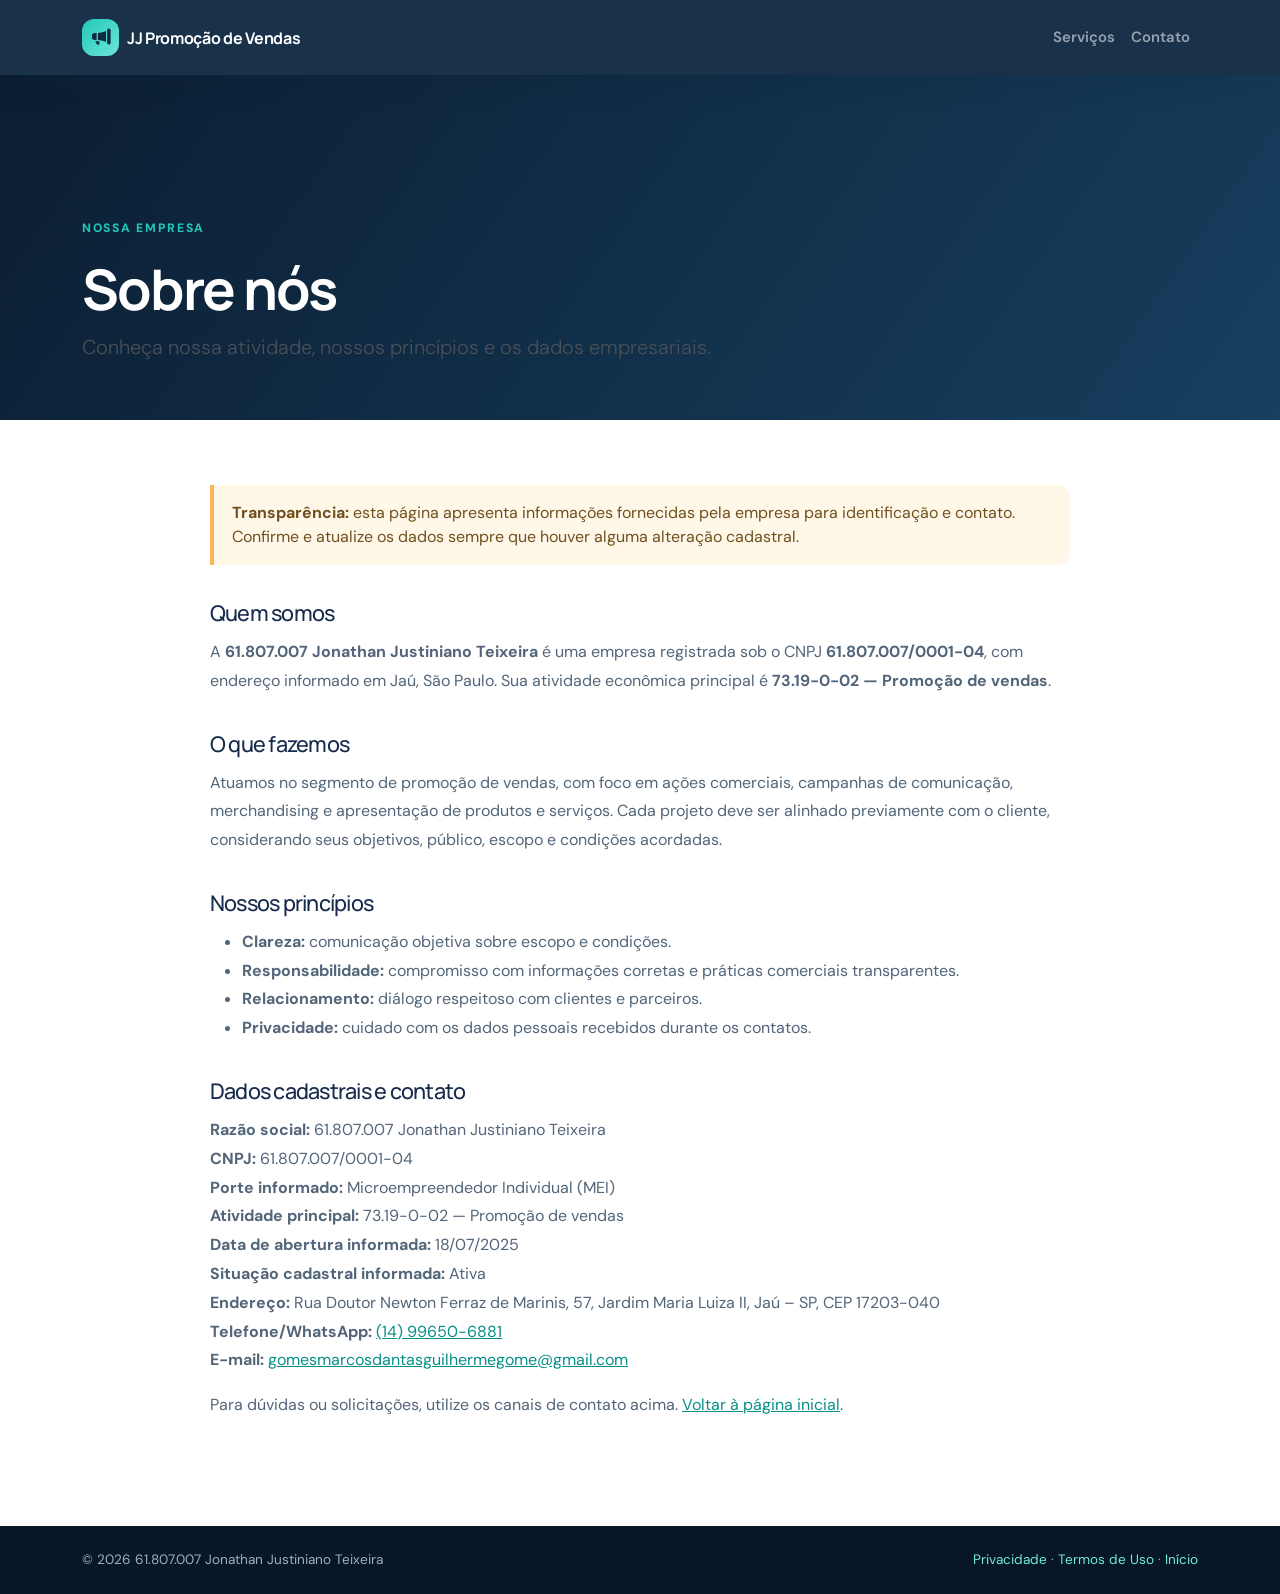
==== sobre.html @ 4e7ce71f "Add files via upload" ====
<!doctype html>
<html lang="pt-BR"><head><meta charset="utf-8"><meta name="viewport" content="width=device-width, initial-scale=1"><meta name="description" content="Conheça a empresa 61.807.007 Jonathan Justiniano Teixeira, atuante em promoção de vendas."><title>Sobre a empresa | JJ Promoção de Vendas</title><link href="https://cdn.jsdelivr.net/npm/bootstrap@5.3.3/dist/css/bootstrap.min.css" rel="stylesheet"><link href="https://cdn.jsdelivr.net/npm/bootstrap-icons@1.11.3/font/bootstrap-icons.min.css" rel="stylesheet"><link href="style.css" rel="stylesheet"></head>
<body><nav class="navbar navbar-expand-lg navbar-dark nav-glass"><div class="container"><a class="navbar-brand fw-bold d-flex align-items-center gap-2" href="index.html"><span class="brand-icon"><i class="bi bi-megaphone-fill"></i></span> JJ Promoção de Vendas</a><button class="navbar-toggler" type="button" data-bs-toggle="collapse" data-bs-target="#menu" aria-label="Abrir menu"><span class="navbar-toggler-icon"></span></button><div class="collapse navbar-collapse" id="menu"><ul class="navbar-nav ms-auto"><li class="nav-item"><a class="nav-link" href="index.html#servicos">Serviços</a></li><li class="nav-item"><a class="nav-link" href="index.html#contato">Contato</a></li></ul></div></div></nav>
<header class="legal-hero"><div class="container"><span class="eyebrow">Nossa empresa</span><h1 class="display-4 fw-bold mt-3">Sobre nós</h1><p class="lead text-light-emphasis mb-0">Conheça nossa atividade, nossos princípios e os dados empresariais.</p></div></header>
<main class="legal-content"><div class="legal-notice"><strong>Transparência:</strong> esta página apresenta informações fornecidas pela empresa para identificação e contato. Confirme e atualize os dados sempre que houver alguma alteração cadastral.</div>
<h2>Quem somos</h2><p>A <strong>61.807.007 Jonathan Justiniano Teixeira</strong> é uma empresa registrada sob o CNPJ <strong>61.807.007/0001-04</strong>, com endereço informado em Jaú, São Paulo. Sua atividade econômica principal é <strong>73.19-0-02 — Promoção de vendas</strong>.</p>
<h2>O que fazemos</h2><p>Atuamos no segmento de promoção de vendas, com foco em ações comerciais, campanhas de comunicação, merchandising e apresentação de produtos e serviços. Cada projeto deve ser alinhado previamente com o cliente, considerando seus objetivos, público, escopo e condições acordadas.</p>
<h2>Nossos princípios</h2><ul><li><strong>Clareza:</strong> comunicação objetiva sobre escopo e condições.</li><li><strong>Responsabilidade:</strong> compromisso com informações corretas e práticas comerciais transparentes.</li><li><strong>Relacionamento:</strong> diálogo respeitoso com clientes e parceiros.</li><li><strong>Privacidade:</strong> cuidado com os dados pessoais recebidos durante os contatos.</li></ul>
<h2>Dados cadastrais e contato</h2><p><strong>Razão social:</strong> 61.807.007 Jonathan Justiniano Teixeira<br><strong>CNPJ:</strong> 61.807.007/0001-04<br><strong>Porte informado:</strong> Microempreendedor Individual (MEI)<br><strong>Atividade principal:</strong> 73.19-0-02 — Promoção de vendas<br><strong>Data de abertura informada:</strong> 18/07/2025<br><strong>Situação cadastral informada:</strong> Ativa<br><strong>Endereço:</strong> Rua Doutor Newton Ferraz de Marinis, 57, Jardim Maria Luiza II, Jaú – SP, CEP 17203-040<br><strong>Telefone/WhatsApp:</strong> <a href="https://wa.me/5514996506881">(14) 99650-6881</a><br><strong>E-mail:</strong> <a href="mailto:gomesmarcosdantasguilhermegome@gmail.com">gomesmarcosdantasguilhermegome@gmail.com</a></p>
<p>Para dúvidas ou solicitações, utilize os canais de contato acima. <a href="index.html">Voltar à página inicial</a>.</p></main>
<footer class="simple-footer"><div class="container d-flex flex-wrap justify-content-between gap-2"><span>© <span id="year"></span> 61.807.007 Jonathan Justiniano Teixeira</span><span><a href="politica-privacidade.html">Privacidade</a> · <a href="termos-de-uso.html">Termos de Uso</a> · <a href="index.html">Início</a></span></div></footer><script>document.getElementById('year').textContent=new Date().getFullYear();</script><script src="https://cdn.jsdelivr.net/npm/bootstrap@5.3.3/dist/js/bootstrap.bundle.min.js"></script></body></html>
---- style.css ----
@import url('https://fonts.googleapis.com/css2?family=DM+Sans:wght@400;500;600;700&family=Manrope:wght@400;500;600;700;800&display=swap');
:root{--navy:#102a43;--navy2:#173f5f;--teal:#21c7b7;--orange:#ffb45b;--ink:#172b4d;--muted:#66758a;--pale:#f4f8fb}
*{box-sizing:border-box}html{scroll-behavior:smooth;scroll-padding-top:80px}body{font-family:'DM Sans',sans-serif;color:var(--ink);overflow-x:hidden}h1,h2,h3,.navbar-brand{font-family:'Manrope',sans-serif;letter-spacing:-.035em}p{line-height:1.75}.nav-glass{background:rgba(16,42,67,.96);backdrop-filter:blur(12px);box-shadow:0 8px 28px #0c203326}.navbar{padding:14px 0}.navbar-brand{font-size:1rem;letter-spacing:-.02em}.brand-icon{width:37px;height:37px;display:inline-grid;place-items:center;border-radius:12px;background:linear-gradient(135deg,var(--teal),#6ee7d8);color:var(--navy);font-size:1.15rem}.text-accent{color:var(--teal)}.nav-link{font-weight:600;font-size:.93rem}.btn-accent{background:linear-gradient(135deg,var(--teal),#73e5d4);border:0;color:#102a43;font-weight:800;box-shadow:0 8px 22px #21c7b733;transition:.25s}.btn-accent:hover{transform:translateY(-2px);color:#102a43;box-shadow:0 12px 28px #21c7b755}.hero-section{position:relative;isolation:isolate;padding:155px 0 100px;background:radial-gradient(circle at 75% 20%,#1b5870 0,transparent 32%),linear-gradient(125deg,#0b1e32,#102a43 60%,#173f5f);color:#fff;overflow:hidden}.hero-section:after{content:"";position:absolute;z-index:-1;inset:0;background-image:radial-gradient(#ffffff15 1px,transparent 1px);background-size:25px 25px;mask-image:linear-gradient(90deg,transparent,#000)}.hero-orb{position:absolute;border-radius:50%;filter:blur(1px);z-index:-1}.orb-one{width:330px;height:330px;background:#21c7b715;right:-100px;top:80px}.orb-two{width:190px;height:190px;background:#ffb45b12;left:-80px;bottom:-40px}.eyebrow{display:inline-flex;align-items:center;gap:5px;color:var(--teal);text-transform:uppercase;letter-spacing:.14em;font-size:.76rem;font-weight:800}.eyebrow-light{color:#148e88}.hero-section .eyebrow{color:#7af0df}.display-3{line-height:1.08;letter-spacing:-.06em}.gradient-text{background:linear-gradient(90deg,#6cf0dc,#ffcc83);-webkit-background-clip:text;background-clip:text;color:transparent}.hero-image-wrap{position:relative;padding:0 15px 20px 0}.hero-image{position:relative;z-index:1;width:100%;height:400px;object-fit:cover;border-radius:28px 28px 80px 28px;box-shadow:0 25px 70px #0005;border:1px solid #ffffff30}.image-dots{position:absolute;width:120px;height:120px;right:-5px;bottom:-4px;background-image:radial-gradient(var(--teal) 2px,transparent 2px);background-size:13px 13px}.floating-note{position:absolute;z-index:2;bottom:45px;left:-28px;display:flex;align-items:center;gap:12px;padding:15px 18px;background:#fff;color:var(--ink);border-radius:16px;box-shadow:0 15px 45px #0003}.note-icon{width:44px;height:44px;border-radius:13px;background:#d8fbf5;color:#087e78;display:grid;place-items:center;font-size:1.35rem}.floating-note strong,.floating-note small{display:block}.floating-note small{color:var(--muted);margin-top:3px}.hero-proof div{display:flex;align-items:center;gap:8px;color:#dce8f1;font-size:.9rem}.hero-proof i{color:var(--teal);font-size:1.1rem}.trust-strip{background:#fff;border-bottom:1px solid #e8eef3}.trust-strip .row>div{display:flex;align-items:center;justify-content:center;gap:10px;color:#40556c;font-size:.93rem;font-weight:700}.trust-strip i{font-size:1.25rem;color:#128f89}.section-pad{padding:100px 0}.section-heading{max-width:760px}.section-heading h2{line-height:1.12}.text-gradient-dark{background:linear-gradient(90deg,#078f88,#4266c8);-webkit-background-clip:text;background-clip:text;color:transparent}.service-card{background:#fff;border:1px solid #e9eff4;border-radius:22px;padding:30px;box-shadow:0 10px 35px #102a4308;transition:transform .25s,box-shadow .25s}.service-card:hover{transform:translateY(-7px);box-shadow:0 22px 50px #102a4315}.service-icon{width:55px;height:55px;display:grid;place-items:center;border-radius:17px;font-size:1.55rem;margin-bottom:23px}.icon-purple{background:#eee8ff;color:#7352ce}.icon-teal{background:#ddfbf6;color:#078f88}.icon-orange{background:#fff0dc;color:#d57b17}.icon-blue{background:#e3efff;color:#2f68c5}.icon-pink{background:#ffe6f1;color:#c64b8a}.icon-green{background:#e2f8e9;color:#2c8a50}.service-card h3{font-size:1.25rem;font-weight:800}.service-card p{font-size:.95rem;color:var(--muted);margin:13px 0 20px}.card-link{color:#078f88;text-decoration:none;font-weight:800;font-size:.9rem}.card-link i{margin-left:5px;transition:margin .2s}.card-link:hover i{margin-left:10px}.feature-section{background:var(--pale)}.feature-image-stack{position:relative;padding:0 25px 25px 0}.feature-image{width:100%;height:430px;object-fit:cover;border-radius:26px;box-shadow:0 22px 50px #102a431b}.feature-image-stack:after{content:"";position:absolute;z-index:0;left:20px;bottom:0;width:75%;height:80%;border:2px solid #21c7b7;border-radius:26px;transform:translate(-10px,10px)}.feature-image{position:relative;z-index:1}.feature-tag{position:absolute;z-index:2;bottom:48px;right:0;padding:13px 18px;border-radius:14px;background:#fff;box-shadow:0 10px 35px #102a4320;font-weight:800;font-size:.9rem}.feature-tag i{color:#078f88;margin-right:7px}.check-list{list-style:none;padding:0;display:grid;gap:14px}.check-list li{display:flex;gap:11px;align-items:flex-start;color:#41536a}.check-list i{color:#0b9b8e;margin-top:3px}.method-section{background:#fff}.step-card{height:100%;position:relative;padding:32px;border:1px solid #e5edf2;border-radius:22px;background:linear-gradient(145deg,#fff,#f8fbfd)}.step-number{position:absolute;right:25px;top:22px;color:#d7e4eb;font-size:2.5rem;font-weight:800;font-family:'Manrope',sans-serif}.step-icon{font-size:2rem;color:#0b9b8e;display:block;margin:10px 0 25px}.step-card h3{font-size:1.35rem;font-weight:800}.step-card p{color:var(--muted);margin:12px 0 0}.showcase-section{background:#f4f8fb}.showcase-image{width:100%;height:440px;object-fit:cover;border-radius:26px;box-shadow:0 22px 55px #102a4320}.mini-benefits{display:flex;flex-wrap:wrap;gap:12px;margin-top:25px}.mini-benefits div{display:flex;align-items:center;gap:8px;background:#fff;border:1px solid #e4edf2;border-radius:99px;padding:10px 14px;font-size:.85rem;font-weight:700}.mini-benefits i{color:#078f88}.about-band{background:linear-gradient(115deg,#dcfaf5,#eff9ff);padding:75px 0}.about-band p{color:#526579;margin-top:16px}.contact-section{background:linear-gradient(130deg,#0b1e32,#123c55);color:#fff}.contact-section .eyebrow{color:#70ead9}.contact-section h2{line-height:1.1}.contact-line{display:flex;gap:14px;margin-top:25px;align-items:flex-start}.contact-line>span{width:44px;height:44px;flex:0 0 44px;display:grid;place-items:center;border-radius:13px;background:#ffffff12;color:#70ead9;font-size:1.25rem}.contact-line small{display:block;color:#9fb6c7;margin-bottom:4px}.contact-line a,.contact-line p{color:#fff;text-decoration:none;margin:0;overflow-wrap:anywhere}.contact-line a:hover{text-decoration:underline}.contact-panel{background:#fff;color:var(--ink);border-radius:25px;padding:35px;box-shadow:0 25px 70px #0002}.form-label{font-size:.9rem;font-weight:700}.form-control,.form-select{border-color:#dce5ec;border-radius:11px;padding:12px 14px}.form-control:focus,.form-select:focus{border-color:#21c7b7;box-shadow:0 0 0 .2rem #21c7b725}.form-check-input:checked{background-color:#078f88;border-color:#078f88}.form-check a{color:#078f88}.site-footer{background:#071727;color:#fff}.footer-brand{display:inline-flex;align-items:center;gap:10px;text-decoration:none;color:#fff;font-weight:800;font-family:'Manrope',sans-serif}.footer-muted{color:#9bb0c0;max-width:330px;font-size:.93rem}.footer-title{font-size:.95rem;font-weight:800;margin-bottom:20px}.footer-links,.company-details{list-style:none;padding:0;margin:0;display:grid;gap:11px}.footer-links a,.company-details a{color:#a8bdcb;text-decoration:none;font-size:.87rem;overflow-wrap:anywhere}.footer-links a:hover,.company-details a:hover{color:var(--teal)}.company-details{gap:10px}.company-details li{color:#a8bdcb;font-size:.83rem;line-height:1.55;overflow-wrap:anywhere}.company-details strong{color:#fff}.company-details i{color:var(--teal)}.footer-bottom{border-top:1px solid #ffffff18;padding:20px 0;color:#839bac;font-size:.8rem}.whatsapp-float{position:fixed;z-index:99;right:22px;bottom:22px;width:57px;height:57px;border-radius:50%;display:grid;place-items:center;background:#20c76a;color:#fff;font-size:1.8rem;box-shadow:0 8px 24px #0003;text-decoration:none;transition:.2s}.whatsapp-float:hover{color:#fff;transform:translateY(-4px)}.legal-hero{padding:140px 0 55px;background:linear-gradient(125deg,#0b1e32,#173f5f);color:#fff}.legal-content{max-width:900px;margin:auto;padding:65px 20px 90px}.legal-content h2{font-size:1.35rem;margin-top:35px;margin-bottom:12px}.legal-content p,.legal-content li{color:#526579;line-height:1.8}.legal-content a{color:#078f88}.legal-notice{background:#fff7e8;border-left:4px solid #ffb45b;padding:16px 18px;border-radius:0 12px 12px 0;color:#70501f}.simple-footer{background:#071727;color:#9bb0c0;padding:24px 0;font-size:.85rem}.simple-footer a{color:#70ead9;text-decoration:none}
@media(max-width:991px){.hero-section{padding:130px 0 75px}.hero-section .display-3{font-size:clamp(2.7rem,8vw,4.2rem)}.hero-image{height:350px}.floating-note{left:10px}.section-pad{padding:75px 0}.trust-strip .row>div{font-size:.82rem}.contact-panel{padding:26px}}@media(max-width:575px){.hero-section{padding-top:115px}.hero-proof{gap:13px!important}.hero-proof div{font-size:.8rem}.hero-image{height:290px}.floating-note{bottom:30px;padding:11px}.floating-note small{font-size:.75rem}.display-5{font-size:2.25rem}.feature-image,.showcase-image{height:310px}.section-pad{padding:62px 0}.contact-panel{padding:22px}.footer-bottom{font-size:.75rem}}
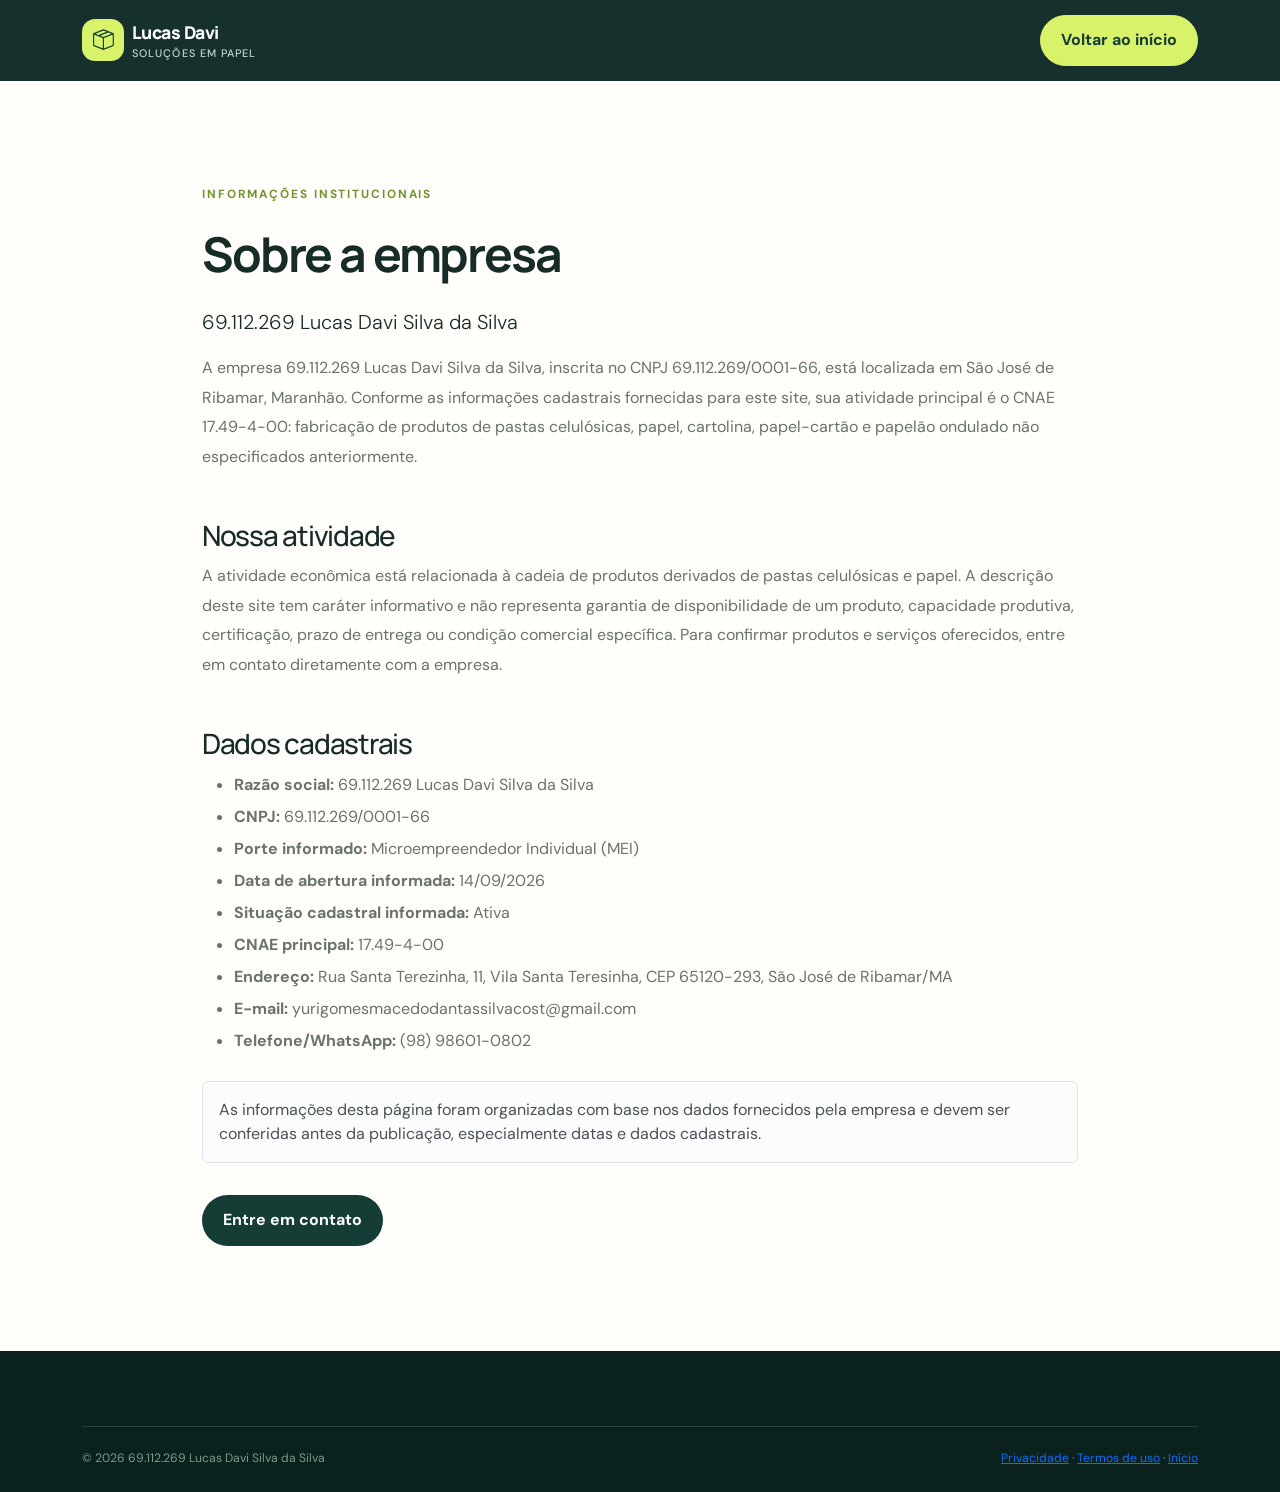
==== commit d7d48502: "Add files via upload" ====
--- a/sobre.html
+++ b/sobre.html
@@ -1,11 +1,5 @@
 <!doctype html>
-<html lang="pt-BR"><head><meta charset="utf-8"><meta name="viewport" content="width=device-width, initial-scale=1"><meta name="description" content="Conheça a empresa 61.807.007 Jonathan Justiniano Teixeira, atuante em promoção de vendas."><title>Sobre a empresa | JJ Promoção de Vendas</title><link href="https://cdn.jsdelivr.net/npm/bootstrap@5.3.3/dist/css/bootstrap.min.css" rel="stylesheet"><link href="https://cdn.jsdelivr.net/npm/bootstrap-icons@1.11.3/font/bootstrap-icons.min.css" rel="stylesheet"><link href="style.css" rel="stylesheet"></head>
-<body><nav class="navbar navbar-expand-lg navbar-dark nav-glass"><div class="container"><a class="navbar-brand fw-bold d-flex align-items-center gap-2" href="index.html"><span class="brand-icon"><i class="bi bi-megaphone-fill"></i></span> JJ Promoção de Vendas</a><button class="navbar-toggler" type="button" data-bs-toggle="collapse" data-bs-target="#menu" aria-label="Abrir menu"><span class="navbar-toggler-icon"></span></button><div class="collapse navbar-collapse" id="menu"><ul class="navbar-nav ms-auto"><li class="nav-item"><a class="nav-link" href="index.html#servicos">Serviços</a></li><li class="nav-item"><a class="nav-link" href="index.html#contato">Contato</a></li></ul></div></div></nav>
-<header class="legal-hero"><div class="container"><span class="eyebrow">Nossa empresa</span><h1 class="display-4 fw-bold mt-3">Sobre nós</h1><p class="lead text-light-emphasis mb-0">Conheça nossa atividade, nossos princípios e os dados empresariais.</p></div></header>
-<main class="legal-content"><div class="legal-notice"><strong>Transparência:</strong> esta página apresenta informações fornecidas pela empresa para identificação e contato. Confirme e atualize os dados sempre que houver alguma alteração cadastral.</div>
-<h2>Quem somos</h2><p>A <strong>61.807.007 Jonathan Justiniano Teixeira</strong> é uma empresa registrada sob o CNPJ <strong>61.807.007/0001-04</strong>, com endereço informado em Jaú, São Paulo. Sua atividade econômica principal é <strong>73.19-0-02 — Promoção de vendas</strong>.</p>
-<h2>O que fazemos</h2><p>Atuamos no segmento de promoção de vendas, com foco em ações comerciais, campanhas de comunicação, merchandising e apresentação de produtos e serviços. Cada projeto deve ser alinhado previamente com o cliente, considerando seus objetivos, público, escopo e condições acordadas.</p>
-<h2>Nossos princípios</h2><ul><li><strong>Clareza:</strong> comunicação objetiva sobre escopo e condições.</li><li><strong>Responsabilidade:</strong> compromisso com informações corretas e práticas comerciais transparentes.</li><li><strong>Relacionamento:</strong> diálogo respeitoso com clientes e parceiros.</li><li><strong>Privacidade:</strong> cuidado com os dados pessoais recebidos durante os contatos.</li></ul>
-<h2>Dados cadastrais e contato</h2><p><strong>Razão social:</strong> 61.807.007 Jonathan Justiniano Teixeira<br><strong>CNPJ:</strong> 61.807.007/0001-04<br><strong>Porte informado:</strong> Microempreendedor Individual (MEI)<br><strong>Atividade principal:</strong> 73.19-0-02 — Promoção de vendas<br><strong>Data de abertura informada:</strong> 18/07/2025<br><strong>Situação cadastral informada:</strong> Ativa<br><strong>Endereço:</strong> Rua Doutor Newton Ferraz de Marinis, 57, Jardim Maria Luiza II, Jaú – SP, CEP 17203-040<br><strong>Telefone/WhatsApp:</strong> <a href="https://wa.me/5514996506881">(14) 99650-6881</a><br><strong>E-mail:</strong> <a href="mailto:gomesmarcosdantasguilhermegome@gmail.com">gomesmarcosdantasguilhermegome@gmail.com</a></p>
-<p>Para dúvidas ou solicitações, utilize os canais de contato acima. <a href="index.html">Voltar à página inicial</a>.</p></main>
-<footer class="simple-footer"><div class="container d-flex flex-wrap justify-content-between gap-2"><span>© <span id="year"></span> 61.807.007 Jonathan Justiniano Teixeira</span><span><a href="politica-privacidade.html">Privacidade</a> · <a href="termos-de-uso.html">Termos de Uso</a> · <a href="index.html">Início</a></span></div></footer><script>document.getElementById('year').textContent=new Date().getFullYear();</script><script src="https://cdn.jsdelivr.net/npm/bootstrap@5.3.3/dist/js/bootstrap.bundle.min.js"></script></body></html>+<html lang="pt-BR"><head><meta charset="utf-8"><meta name="viewport" content="width=device-width, initial-scale=1"><meta name="description" content="Informações institucionais sobre 69.112.269 Lucas Davi Silva da Silva."><title>Sobre a empresa | Lucas Davi</title><link href="https://cdn.jsdelivr.net/npm/bootstrap@5.3.3/dist/css/bootstrap.min.css" rel="stylesheet"><link href="https://cdn.jsdelivr.net/npm/bootstrap-icons@1.11.3/font/bootstrap-icons.min.css" rel="stylesheet"><link href="styles.css" rel="stylesheet"></head>
+<body><nav class="navbar navbar-dark nav-glass"><div class="container"><a class="navbar-brand d-flex align-items-center gap-2" href="index.html"><span class="brand-icon"><i class="bi bi-box-seam"></i></span><span>Lucas Davi<small>Soluções em papel</small></span></a><a href="index.html" class="btn btn-lime">Voltar ao início</a></div></nav>
+<main class="section section-light"><div class="container" style="max-width:900px"><p class="section-kicker">INFORMAÇÕES INSTITUCIONAIS</p><h1 class="display-5 fw-bold mb-4">Sobre a empresa</h1><p class="lead">69.112.269 Lucas Davi Silva da Silva</p><p class="text-muted">A empresa 69.112.269 Lucas Davi Silva da Silva, inscrita no CNPJ 69.112.269/0001-66, está localizada em São José de Ribamar, Maranhão. Conforme as informações cadastrais fornecidas para este site, sua atividade principal é o CNAE 17.49-4-00: fabricação de produtos de pastas celulósicas, papel, cartolina, papel-cartão e papelão ondulado não especificados anteriormente.</p><h2 class="h3 mt-5">Nossa atividade</h2><p class="text-muted">A atividade econômica está relacionada à cadeia de produtos derivados de pastas celulósicas e papel. A descrição deste site tem caráter informativo e não representa garantia de disponibilidade de um produto, capacidade produtiva, certificação, prazo de entrega ou condição comercial específica. Para confirmar produtos e serviços oferecidos, entre em contato diretamente com a empresa.</p><h2 class="h3 mt-5">Dados cadastrais</h2><ul class="text-muted lh-lg"><li><strong>Razão social:</strong> 69.112.269 Lucas Davi Silva da Silva</li><li><strong>CNPJ:</strong> 69.112.269/0001-66</li><li><strong>Porte informado:</strong> Microempreendedor Individual (MEI)</li><li><strong>Data de abertura informada:</strong> 14/09/2026</li><li><strong>Situação cadastral informada:</strong> Ativa</li><li><strong>CNAE principal:</strong> 17.49-4-00</li><li><strong>Endereço:</strong> Rua Santa Terezinha, 11, Vila Santa Teresinha, CEP 65120-293, São José de Ribamar/MA</li><li><strong>E-mail:</strong> yurigomesmacedodantassilvacost@gmail.com</li><li><strong>Telefone/WhatsApp:</strong> (98) 98601-0802</li></ul><div class="alert alert-light border mt-4">As informações desta página foram organizadas com base nos dados fornecidos pela empresa e devem ser conferidas antes da publicação, especialmente datas e dados cadastrais.</div><a class="btn btn-forest mt-3" href="index.html#contato">Entre em contato</a></div></main>
+<footer class="site-footer"><div class="container"><div class="footer-bottom mt-0"><span>© 2026 69.112.269 Lucas Davi Silva da Silva</span><span><a href="privacidade.html">Privacidade</a> · <a href="termos.html">Termos de uso</a> · <a href="index.html">Início</a></span></div></div></footer></body></html>
--- a/styles.css
+++ b/styles.css
@@ -0,0 +1,5 @@
+@import url('https://fonts.googleapis.com/css2?family=DM+Sans:wght@400;500;600;700&family=Manrope:wght@400;500;600;700;800&display=swap');
+:root{--forest:#153c35;--forest-deep:#0d2825;--green:#285b4d;--lime:#d8f36a;--cream:#f5f3eb;--paper:#fffefa;--ink:#172c27;--muted:#68736d}
+*{box-sizing:border-box}html{scroll-behavior:smooth;scroll-padding-top:90px}body{font-family:'DM Sans',sans-serif;color:var(--ink);background:var(--paper)}h1,h2,h3,h4,.navbar-brand{font-family:'Manrope',sans-serif;letter-spacing:-.045em}h2{font-size:clamp(2.1rem,4vw,3.45rem);line-height:1.12;font-weight:800}h2 span,h1 span{color:#84a72f}.section{padding:105px 0}.nav-glass{background:rgba(13,40,37,.96);backdrop-filter:blur(14px);padding:14px 0}.navbar-brand{font-weight:800;font-size:1.1rem;letter-spacing:-.03em}.navbar-brand small,.footer-brand small{font-family:'DM Sans',sans-serif;display:block;font-size:.68rem;letter-spacing:.1em;text-transform:uppercase;color:#c5d5c8;font-weight:500}.brand-icon{width:42px;height:42px;border-radius:13px;display:inline-grid;place-items:center;background:var(--lime);color:var(--forest);font-size:1.3rem}.nav-link{color:#e0e9e2!important;font-size:.92rem}.nav-link:hover{color:var(--lime)!important}.btn{border-radius:999px;font-weight:700;padding:.78rem 1.25rem}.btn-lime{background:var(--lime);border-color:var(--lime);color:var(--forest)}.btn-lime:hover{background:#e6ff91;border-color:#e6ff91;color:var(--forest)}.btn-forest{background:var(--forest);color:white}.btn-forest:hover{background:var(--forest-deep);color:white}.hero{position:relative;overflow:hidden;background:var(--forest-deep);color:#fff;padding:160px 0 0;min-height:760px}.hero:before{content:"";position:absolute;inset:0;background:radial-gradient(ellipse at 20% 20%,rgba(67,116,87,.28),transparent 50%),linear-gradient(120deg,transparent 55%,rgba(255,255,255,.025))}.hero-orb{position:absolute;border:1px solid rgba(216,243,106,.15);border-radius:50%;pointer-events:none}.orb-one{width:470px;height:470px;right:-190px;top:40px}.orb-two{width:330px;height:330px;right:-120px;top:110px}.eyebrow,.section-kicker{font-size:.74rem;letter-spacing:.16em;font-weight:700;text-transform:uppercase}.eyebrow{display:inline-flex;align-items:center;border:1px solid rgba(216,243,106,.32);border-radius:999px;padding:10px 15px;color:var(--lime);margin-bottom:25px}.hero h1{font-size:clamp(3rem,5.8vw,5.1rem);line-height:1.02;letter-spacing:-.065em;font-weight:800;max-width:650px}.hero h1 span{color:var(--lime)}.hero-copy{font-size:1.1rem;line-height:1.8;color:#c6d4ce;max-width:560px;margin-top:25px}.hero-note{display:flex;align-items:center;gap:10px;color:#b8c9bf;font-size:.9rem}.hero-note i{color:var(--lime)}.hero-image-wrap{position:relative;padding:20px 0 35px 25px}.hero-image{width:100%;height:440px;object-fit:cover;border-radius:180px 180px 24px 24px;box-shadow:0 30px 90px #071c1870}.image-label{position:absolute;bottom:15px;left:0;background:#fffefa;color:var(--ink);border-radius:16px;padding:16px 20px;display:flex;align-items:center;gap:13px;box-shadow:0 12px 40px #0002}.image-label strong,.image-label small{display:block}.image-label strong{font-size:.9rem}.image-label small{font-size:.75rem;color:var(--muted);margin-top:3px}.label-dot{width:10px;height:10px;background:#8eb83a;border-radius:50%;box-shadow:0 0 0 5px #8eb83a22}.floating-stamp{position:absolute;top:65px;right:-15px;background:var(--lime);color:var(--forest);width:95px;height:95px;border-radius:50%;display:flex;flex-direction:column;align-items:center;justify-content:center;gap:3px;transform:rotate(8deg);font-size:.68rem;font-weight:700;text-align:center}.floating-stamp i{font-size:1.5rem}.hero-bottom{margin-top:45px;border-top:1px solid #ffffff20;padding:19px 0}.hero-bottom .container{display:flex;align-items:center;justify-content:space-between;gap:18px;font-size:.67rem;letter-spacing:.14em;color:#a9bbb1;font-weight:700}.hero-bottom .line{height:1px;background:#ffffff25;flex:1}.section-light{background:var(--paper)}.section-kicker{color:#72912f;margin-bottom:22px}.section h2{color:var(--ink)}.text-muted{color:var(--muted)!important;line-height:1.85}.text-link{display:inline-flex;gap:12px;align-items:center;color:var(--forest);font-weight:700;text-decoration:none;margin-top:10px}.text-link:hover{color:#72912f}.feature-grid{display:grid;grid-template-columns:1fr 1fr;gap:15px}.feature-card{padding:27px;border-radius:18px;min-height:235px;position:relative;overflow:hidden}.feature-dark{background:var(--forest);color:#fff}.feature-green{background:#dce9d4;color:var(--forest)}.feature-cream{background:#eee8d9;color:var(--forest)}.feature-icon,.category-icon{width:48px;height:48px;border-radius:14px;display:grid;place-items:center;background:#ffffff20;font-size:1.4rem;margin-bottom:25px}.feature-card h3{font-size:1.2rem;font-weight:800}.feature-card p{font-size:.86rem;line-height:1.65;opacity:.8;max-width:230px}.feature-number{position:absolute;right:20px;bottom:10px;font-size:2.7rem;font-weight:800;opacity:.12}.feature-photo{position:relative;min-height:235px;border-radius:18px;overflow:hidden}.feature-photo img{width:100%;height:100%;position:absolute;inset:0;object-fit:cover}.feature-photo:after{content:"";position:absolute;inset:35% 0 0;background:linear-gradient(transparent,#10251fe8)}.feature-photo div{position:absolute;bottom:20px;left:22px;color:white;z-index:1}.feature-photo span,.feature-photo strong{display:block}.feature-photo span{font-size:.72rem;text-transform:uppercase;letter-spacing:.1em}.feature-photo strong{font-size:1.15rem}.section-cream{background:var(--cream)}.section-heading{max-width:650px}.section-heading>p:last-child{line-height:1.7}.category-card{height:100%;position:relative;background:var(--paper);border:1px solid #e8e7de;border-radius:18px;padding:28px 24px;transition:transform .25s,box-shadow .25s;overflow:hidden}.category-card:hover{transform:translateY(-6px);box-shadow:0 18px 40px #173c3510}.category-icon{background:#e9f0d9;color:var(--forest);margin-bottom:35px}.category-card h3{font-size:1.15rem;font-weight:800}.category-card p{color:var(--muted);font-size:.88rem;line-height:1.7;margin-top:12px}.category-index{position:absolute;right:20px;top:23px;color:#b8c4ad;font-weight:800;font-size:.8rem}.section-dark{background:var(--forest-deep);color:white}.section-dark h2{color:white}.text-lime{color:var(--lime)}.dark-copy{color:#bdcdc4;line-height:1.8}.process-photo{position:relative;border-radius:24px;overflow:hidden;height:420px}.process-photo>img{width:100%;height:100%;object-fit:cover;filter:saturate(.75)}.process-photo:after{content:"";position:absolute;inset:30% 0 0;background:linear-gradient(transparent,#0b221fe8)}.process-caption{position:absolute;z-index:1;bottom:25px;left:28px;right:28px;display:flex;align-items:center;gap:18px}.caption-number{font-size:2rem;font-weight:800;color:var(--lime)}.process-caption strong{font-size:1.15rem}.process-caption p{margin:4px 0 0;color:#d2ded7;font-size:.86rem}.process-caption>i{margin-left:auto;font-size:1.6rem;color:var(--lime)}.process-stat{height:100%;display:flex;gap:17px;align-items:flex-start;padding:22px 0;border-top:1px solid #ffffff25}.process-stat>i{font-size:1.5rem;color:var(--lime)}.process-stat strong,.process-stat span{display:block}.process-stat strong{font-size:.98rem}.process-stat span{font-size:.82rem;color:#b8c9bf;line-height:1.6;margin-top:5px}.wide-image{width:100%;height:460px;object-fit:cover;border-radius:22px}.check-list{padding:0;list-style:none;margin:25px 0}.check-list li{display:flex;align-items:center;gap:11px;margin:14px 0;color:#44554d}.check-list i{color:#7a9b34}.contact-section{background:var(--cream);padding:20px 0 100px}.contact-panel{background:var(--forest);color:white;border-radius:26px;padding:55px 55px;background-image:radial-gradient(circle at 95% 10%,#ffffff10,transparent 35%)}.contact-panel h2{color:white}.contact-panel h2 span{color:var(--lime)}.contact-copy{color:#c5d5cb;margin-top:18px}.contact-action{display:flex;align-items:center;gap:15px;padding:17px;border:1px solid #ffffff30;border-radius:14px;color:white;text-decoration:none;transition:background .2s}.contact-action:hover{background:#ffffff12;color:white}.contact-action>i:first-child{font-size:1.5rem;color:var(--lime)}.contact-action small,.contact-action strong{display:block}.contact-action small{color:#c1d1c7;font-size:.75rem}.contact-action strong{font-size:.95rem;margin-top:3px;overflow-wrap:anywhere}.site-footer{background:#0a211e;color:#eaf0eb;padding:75px 0 25px}.footer-brand{display:flex;align-items:center;gap:12px;color:white;text-decoration:none;font:800 1.15rem 'Manrope',sans-serif}.footer-brand small{font-size:.65rem}.footer-about{color:#aabbb0;font-size:.87rem;line-height:1.8;max-width:350px}.site-footer h4{font-size:.95rem;font-weight:800;margin-bottom:20px}.site-footer .col-6>a:not(.footer-brand),.site-footer .col-lg-2>a{display:block;color:#b9c9bf;text-decoration:none;font-size:.85rem;margin:13px 0}.site-footer a:hover{color:var(--lime)}.footer-details{padding:0;list-style:none}.footer-details li{display:flex;gap:11px;margin-bottom:16px;color:#b9c9bf;font-size:.8rem;line-height:1.55;overflow-wrap:anywhere}.footer-details li>i{color:var(--lime);font-size:1rem;margin-top:2px;flex-shrink:0}.footer-details strong{display:block;color:#fff;font-size:.76rem;margin-bottom:3px}.email-link{color:#c4d6c8;text-decoration:none}.footer-bottom{border-top:1px solid #ffffff20;margin-top:50px;padding-top:22px;display:flex;justify-content:space-between;gap:15px;flex-wrap:wrap;color:#81968a;font-size:.76rem}
+@media(max-width:991px){.hero{padding-top:130px}.hero-image-wrap{max-width:620px;margin:0 auto}.hero-bottom .container{flex-wrap:wrap;justify-content:center}.hero-bottom .line{display:none}.section{padding:80px 0}.contact-panel{padding:38px 28px}}
+@media(max-width:575px){.hero{padding-top:120px}.hero h1{font-size:3rem}.hero-image{height:350px}.hero-image-wrap{padding-left:10px}.floating-stamp{right:0;width:78px;height:78px}.image-label{left:0;padding:12px}.image-label small{max-width:190px}.feature-grid{gap:10px}.feature-card{padding:19px;min-height:220px}.feature-card p{font-size:.8rem}.feature-photo{min-height:220px}.section{padding:68px 0}.process-photo{height:320px}.process-caption{left:18px;right:18px;bottom:18px;gap:10px}.process-caption strong{font-size:.95rem}.wide-image{height:320px}.contact-panel{padding:30px 20px}.footer-bottom{margin-top:35px}.hero-bottom{margin-top:25px}}
